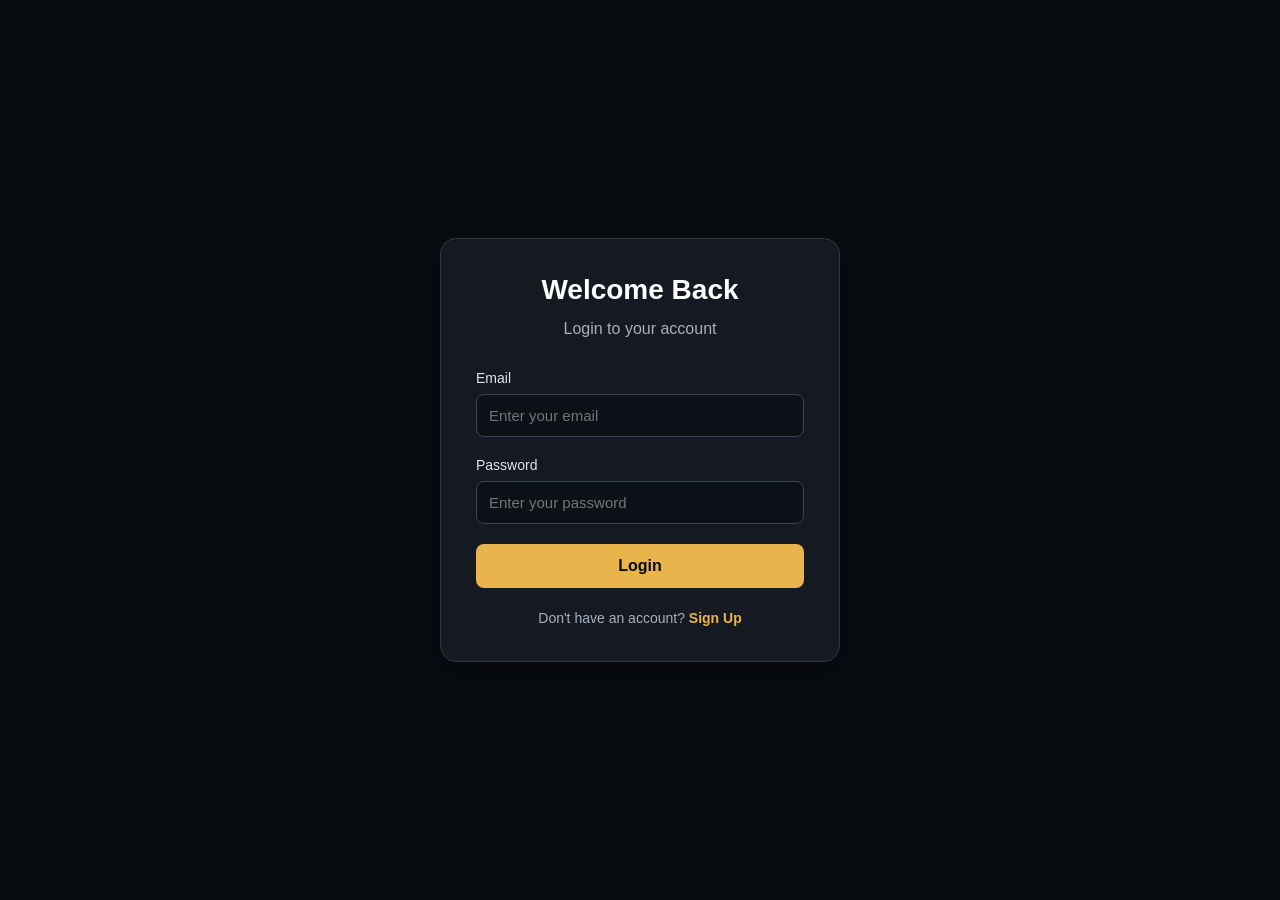
==== welcome.html @ cd2f863d "Add files via upload" ====
<!DOCTYPE html>
<html lang="en">
<head>
    <meta charset="UTF-8">
    <meta name="viewport" content="width=device-width, initial-scale=1.0">
    <title>Welcome</title>
    <link rel="stylesheet" href="style.css">

    <script src="https://code.jquery.com/jquery-3.7.1.min.js"></script>
    <script src="script.js" defer></script>
</head>
<body>
    <div class="container">
        <div class="form-box welcome-box">
            <h1>Welcome! 🎉</h1>

            <p id="welcomeMessage" class="subtitle">
                Loading your profile...
            </p>

            <button id="logoutButton" type="button">Logout</button>
        </div>
    </div>
</body>
</html>
---- style.css ----
* {
    margin: 0;
    padding: 0;
    box-sizing: border-box;
}

body {
    font-family: Arial, sans-serif;
    background: #080b10;
    color: white;
    min-height: 100vh;
}

.container {
    min-height: 100vh;
    display: flex;
    justify-content: center;
    align-items: center;
    padding: 20px;
}

.form-box {
    width: 100%;
    max-width: 400px;
    padding: 35px;
    background: #141922;
    border: 1px solid #303744;
    border-radius: 16px;
    box-shadow: 0 10px 35px rgba(0, 0, 0, 0.35);
}

h1 {
    text-align: center;
    margin-bottom: 10px;
    font-size: 28px;
}

.subtitle {
    text-align: center;
    color: #a8b0bf;
    margin-bottom: 28px;
    line-height: 1.6;
}

label {
    display: block;
    margin-bottom: 8px;
    font-size: 14px;
    color: #e0e5ed;
}

input {
    width: 100%;
    padding: 12px;
    margin-bottom: 20px;
    border: 1px solid #3a4352;
    border-radius: 8px;
    background: #0c1017;
    color: white;
    outline: none;
    font-size: 15px;
}

input:focus {
    border-color: #e9b44c;
}

button {
    width: 100%;
    padding: 13px;
    background: #e9b44c;
    color: #080b10;
    border: none;
    border-radius: 8px;
    font-size: 16px;
    font-weight: bold;
    cursor: pointer;
    transition: 0.3s;
}

button:hover {
    background: #ffd477;
    transform: translateY(-2px);
}

.switch {
    text-align: center;
    margin-top: 22px;
    font-size: 14px;
    color: #a8b0bf;
}

a {
    color: #e9b44c;
    text-decoration: none;
    font-weight: bold;
}

a:hover {
    text-decoration: underline;
}

.message {
    margin-top: 15px;
    text-align: center;
    font-size: 14px;
    overflow-wrap: anywhere;
}

.welcome-box h1 {
    color: #e9b44c;
    margin-bottom: 20px;
}

@media (max-width: 450px) {
    .form-box {
        padding: 25px 20px;
    }

    h1 {
        font-size: 24px;
    }
}
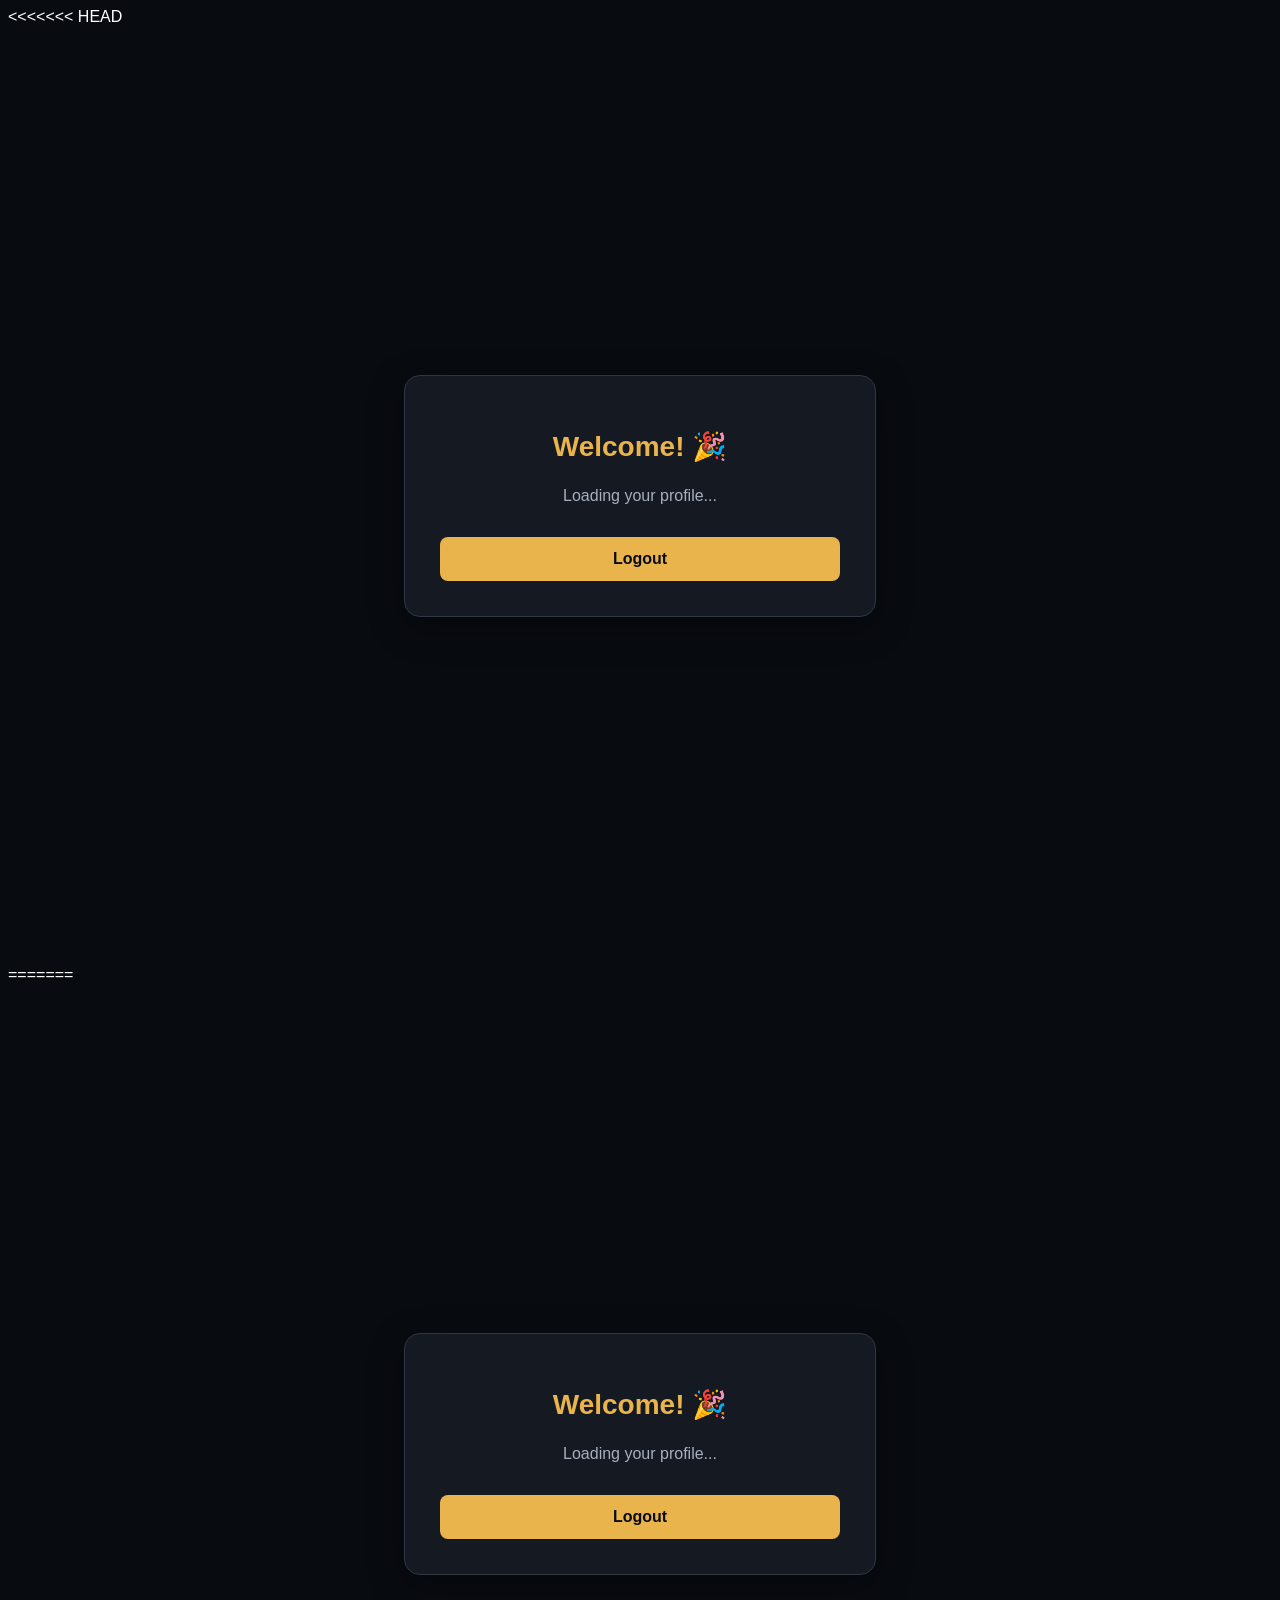
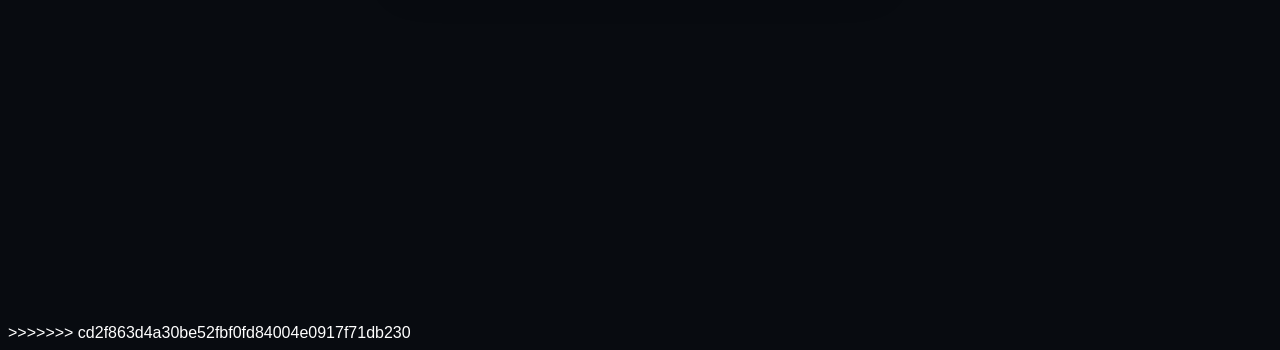
==== commit 1753b98a: "hello" ====
--- a/welcome.html
+++ b/welcome.html
@@ -1,26 +1,55 @@
-
-<!DOCTYPE html>
-<html lang="en">
-<head>
-    <meta charset="UTF-8">
-    <meta name="viewport" content="width=device-width, initial-scale=1.0">
-    <title>Welcome</title>
-    <link rel="stylesheet" href="style.css">
-
-    <script src="https://code.jquery.com/jquery-3.7.1.min.js"></script>
-    <script src="script.js" defer></script>
-</head>
-<body>
-    <div class="container">
-        <div class="form-box welcome-box">
-            <h1>Welcome! 🎉</h1>
-
-            <p id="welcomeMessage" class="subtitle">
-                Loading your profile...
-            </p>
-
-            <button id="logoutButton" type="button">Logout</button>
-        </div>
-    </div>
-</body>
-</html>
+<<<<<<< HEAD
+
+<!DOCTYPE html>
+<html lang="en">
+<head>
+    <meta charset="UTF-8">
+    <meta name="viewport" content="width=device-width, initial-scale=1.0">
+    <title>Welcome</title>
+    <link rel="stylesheet" href="style.css">
+
+    <script src="https://code.jquery.com/jquery-3.7.1.min.js"></script>
+    <script src="script.js" defer></script>
+</head>
+<body>
+    <div class="container">
+        <div class="form-box welcome-box">
+            <h1>Welcome! 🎉</h1>
+
+            <p id="welcomeMessage" class="subtitle">
+                Loading your profile...
+            </p>
+
+            <button id="logoutButton" type="button">Logout</button>
+        </div>
+    </div>
+</body>
+</html>
+=======
+
+<!DOCTYPE html>
+<html lang="en">
+<head>
+    <meta charset="UTF-8">
+    <meta name="viewport" content="width=device-width, initial-scale=1.0">
+    <title>Welcome</title>
+    <link rel="stylesheet" href="style.css">
+
+    <script src="https://code.jquery.com/jquery-3.7.1.min.js"></script>
+    <script src="script.js" defer></script>
+</head>
+<body>
+    <div class="container">
+        <div class="form-box welcome-box">
+            <h1>Welcome! 🎉</h1>
+
+            <p id="welcomeMessage" class="subtitle">
+                Loading your profile...
+            </p>
+
+            <button id="logoutButton" type="button">Logout</button>
+        </div>
+    </div>
+</body>
+</html>
+>>>>>>> cd2f863d4a30be52fbf0fd84004e0917f71db230
--- a/style.css
+++ b/style.css
@@ -1,124 +1,250 @@
-
-* {
-    margin: 0;
-    padding: 0;
-    box-sizing: border-box;
-}
-
-body {
-    font-family: Arial, sans-serif;
-    background: #080b10;
-    color: white;
-    min-height: 100vh;
-}
-
-.container {
-    min-height: 100vh;
-    display: flex;
-    justify-content: center;
-    align-items: center;
-    padding: 20px;
-}
-
-.form-box {
-    width: 100%;
-    max-width: 400px;
-    padding: 35px;
-    background: #141922;
-    border: 1px solid #303744;
-    border-radius: 16px;
-    box-shadow: 0 10px 35px rgba(0, 0, 0, 0.35);
-}
-
-h1 {
-    text-align: center;
-    margin-bottom: 10px;
-    font-size: 28px;
-}
-
-.subtitle {
-    text-align: center;
-    color: #a8b0bf;
-    margin-bottom: 28px;
-    line-height: 1.6;
-}
-
-label {
-    display: block;
-    margin-bottom: 8px;
-    font-size: 14px;
-    color: #e0e5ed;
-}
-
-input {
-    width: 100%;
-    padding: 12px;
-    margin-bottom: 20px;
-    border: 1px solid #3a4352;
-    border-radius: 8px;
-    background: #0c1017;
-    color: white;
-    outline: none;
-    font-size: 15px;
-}
-
-input:focus {
-    border-color: #e9b44c;
-}
-
-button {
-    width: 100%;
-    padding: 13px;
-    background: #e9b44c;
-    color: #080b10;
-    border: none;
-    border-radius: 8px;
-    font-size: 16px;
-    font-weight: bold;
-    cursor: pointer;
-    transition: 0.3s;
-}
-
-button:hover {
-    background: #ffd477;
-    transform: translateY(-2px);
-}
-
-.switch {
-    text-align: center;
-    margin-top: 22px;
-    font-size: 14px;
-    color: #a8b0bf;
-}
-
-a {
-    color: #e9b44c;
-    text-decoration: none;
-    font-weight: bold;
-}
-
-a:hover {
-    text-decoration: underline;
-}
-
-.message {
-    margin-top: 15px;
-    text-align: center;
-    font-size: 14px;
-    overflow-wrap: anywhere;
-}
-
-.welcome-box h1 {
-    color: #e9b44c;
-    margin-bottom: 20px;
-}
-
-@media (max-width: 450px) {
-    .form-box {
-        padding: 25px 20px;
-    }
-
-    h1 {
-        font-size: 24px;
-    }
+<<<<<<< HEAD
+
+* {
+    margin: 0;
+    padding: 0;
+    box-sizing: border-box;
+}
+
+body {
+    font-family: Arial, sans-serif;
+    background: #080b10;
+    color: white;
+    min-height: 100vh;
+}
+
+.container {
+    min-height: 100vh;
+    display: flex;
+    justify-content: center;
+    align-items: center;
+    padding: 20px;
+}
+
+.form-box {
+    width: 100%;
+    max-width: 400px;
+    padding: 35px;
+    background: #141922;
+    border: 1px solid #303744;
+    border-radius: 16px;
+    box-shadow: 0 10px 35px rgba(0, 0, 0, 0.35);
+}
+
+h1 {
+    text-align: center;
+    margin-bottom: 10px;
+    font-size: 28px;
+}
+
+.subtitle {
+    text-align: center;
+    color: #a8b0bf;
+    margin-bottom: 28px;
+    line-height: 1.6;
+}
+
+label {
+    display: block;
+    margin-bottom: 8px;
+    font-size: 14px;
+    color: #e0e5ed;
+}
+
+input {
+    width: 100%;
+    padding: 12px;
+    margin-bottom: 20px;
+    border: 1px solid #3a4352;
+    border-radius: 8px;
+    background: #0c1017;
+    color: white;
+    outline: none;
+    font-size: 15px;
+}
+
+input:focus {
+    border-color: #e9b44c;
+}
+
+button {
+    width: 100%;
+    padding: 13px;
+    background: #e9b44c;
+    color: #080b10;
+    border: none;
+    border-radius: 8px;
+    font-size: 16px;
+    font-weight: bold;
+    cursor: pointer;
+    transition: 0.3s;
+}
+
+button:hover {
+    background: #ffd477;
+    transform: translateY(-2px);
+}
+
+.switch {
+    text-align: center;
+    margin-top: 22px;
+    font-size: 14px;
+    color: #a8b0bf;
+}
+
+a {
+    color: #e9b44c;
+    text-decoration: none;
+    font-weight: bold;
+}
+
+a:hover {
+    text-decoration: underline;
+}
+
+.message {
+    margin-top: 15px;
+    text-align: center;
+    font-size: 14px;
+    overflow-wrap: anywhere;
+}
+
+.welcome-box h1 {
+    color: #e9b44c;
+    margin-bottom: 20px;
+}
+
+@media (max-width: 450px) {
+    .form-box {
+        padding: 25px 20px;
+    }
+
+    h1 {
+        font-size: 24px;
+    }
+=======
+
+* {
+    margin: 0;
+    padding: 0;
+    box-sizing: border-box;
+}
+
+body {
+    font-family: Arial, sans-serif;
+    background: #080b10;
+    color: white;
+    min-height: 100vh;
+}
+
+.container {
+    min-height: 100vh;
+    display: flex;
+    justify-content: center;
+    align-items: center;
+    padding: 20px;
+}
+
+.form-box {
+    width: 100%;
+    max-width: 400px;
+    padding: 35px;
+    background: #141922;
+    border: 1px solid #303744;
+    border-radius: 16px;
+    box-shadow: 0 10px 35px rgba(0, 0, 0, 0.35);
+}
+
+h1 {
+    text-align: center;
+    margin-bottom: 10px;
+    font-size: 28px;
+}
+
+.subtitle {
+    text-align: center;
+    color: #a8b0bf;
+    margin-bottom: 28px;
+    line-height: 1.6;
+}
+
+label {
+    display: block;
+    margin-bottom: 8px;
+    font-size: 14px;
+    color: #e0e5ed;
+}
+
+input {
+    width: 100%;
+    padding: 12px;
+    margin-bottom: 20px;
+    border: 1px solid #3a4352;
+    border-radius: 8px;
+    background: #0c1017;
+    color: white;
+    outline: none;
+    font-size: 15px;
+}
+
+input:focus {
+    border-color: #e9b44c;
+}
+
+button {
+    width: 100%;
+    padding: 13px;
+    background: #e9b44c;
+    color: #080b10;
+    border: none;
+    border-radius: 8px;
+    font-size: 16px;
+    font-weight: bold;
+    cursor: pointer;
+    transition: 0.3s;
+}
+
+button:hover {
+    background: #ffd477;
+    transform: translateY(-2px);
+}
+
+.switch {
+    text-align: center;
+    margin-top: 22px;
+    font-size: 14px;
+    color: #a8b0bf;
+}
+
+a {
+    color: #e9b44c;
+    text-decoration: none;
+    font-weight: bold;
+}
+
+a:hover {
+    text-decoration: underline;
+}
+
+.message {
+    margin-top: 15px;
+    text-align: center;
+    font-size: 14px;
+    overflow-wrap: anywhere;
+}
+
+.welcome-box h1 {
+    color: #e9b44c;
+    margin-bottom: 20px;
+}
+
+@media (max-width: 450px) {
+    .form-box {
+        padding: 25px 20px;
+    }
+
+    h1 {
+        font-size: 24px;
+    }
+>>>>>>> cd2f863d4a30be52fbf0fd84004e0917f71db230
 }
--- a/style.css
+++ b/style.css
@@ -1,124 +1,250 @@
-
-* {
-    margin: 0;
-    padding: 0;
-    box-sizing: border-box;
-}
-
-body {
-    font-family: Arial, sans-serif;
-    background: #080b10;
-    color: white;
-    min-height: 100vh;
-}
-
-.container {
-    min-height: 100vh;
-    display: flex;
-    justify-content: center;
-    align-items: center;
-    padding: 20px;
-}
-
-.form-box {
-    width: 100%;
-    max-width: 400px;
-    padding: 35px;
-    background: #141922;
-    border: 1px solid #303744;
-    border-radius: 16px;
-    box-shadow: 0 10px 35px rgba(0, 0, 0, 0.35);
-}
-
-h1 {
-    text-align: center;
-    margin-bottom: 10px;
-    font-size: 28px;
-}
-
-.subtitle {
-    text-align: center;
-    color: #a8b0bf;
-    margin-bottom: 28px;
-    line-height: 1.6;
-}
-
-label {
-    display: block;
-    margin-bottom: 8px;
-    font-size: 14px;
-    color: #e0e5ed;
-}
-
-input {
-    width: 100%;
-    padding: 12px;
-    margin-bottom: 20px;
-    border: 1px solid #3a4352;
-    border-radius: 8px;
-    background: #0c1017;
-    color: white;
-    outline: none;
-    font-size: 15px;
-}
-
-input:focus {
-    border-color: #e9b44c;
-}
-
-button {
-    width: 100%;
-    padding: 13px;
-    background: #e9b44c;
-    color: #080b10;
-    border: none;
-    border-radius: 8px;
-    font-size: 16px;
-    font-weight: bold;
-    cursor: pointer;
-    transition: 0.3s;
-}
-
-button:hover {
-    background: #ffd477;
-    transform: translateY(-2px);
-}
-
-.switch {
-    text-align: center;
-    margin-top: 22px;
-    font-size: 14px;
-    color: #a8b0bf;
-}
-
-a {
-    color: #e9b44c;
-    text-decoration: none;
-    font-weight: bold;
-}
-
-a:hover {
-    text-decoration: underline;
-}
-
-.message {
-    margin-top: 15px;
-    text-align: center;
-    font-size: 14px;
-    overflow-wrap: anywhere;
-}
-
-.welcome-box h1 {
-    color: #e9b44c;
-    margin-bottom: 20px;
-}
-
-@media (max-width: 450px) {
-    .form-box {
-        padding: 25px 20px;
-    }
-
-    h1 {
-        font-size: 24px;
-    }
+<<<<<<< HEAD
+
+* {
+    margin: 0;
+    padding: 0;
+    box-sizing: border-box;
+}
+
+body {
+    font-family: Arial, sans-serif;
+    background: #080b10;
+    color: white;
+    min-height: 100vh;
+}
+
+.container {
+    min-height: 100vh;
+    display: flex;
+    justify-content: center;
+    align-items: center;
+    padding: 20px;
+}
+
+.form-box {
+    width: 100%;
+    max-width: 400px;
+    padding: 35px;
+    background: #141922;
+    border: 1px solid #303744;
+    border-radius: 16px;
+    box-shadow: 0 10px 35px rgba(0, 0, 0, 0.35);
+}
+
+h1 {
+    text-align: center;
+    margin-bottom: 10px;
+    font-size: 28px;
+}
+
+.subtitle {
+    text-align: center;
+    color: #a8b0bf;
+    margin-bottom: 28px;
+    line-height: 1.6;
+}
+
+label {
+    display: block;
+    margin-bottom: 8px;
+    font-size: 14px;
+    color: #e0e5ed;
+}
+
+input {
+    width: 100%;
+    padding: 12px;
+    margin-bottom: 20px;
+    border: 1px solid #3a4352;
+    border-radius: 8px;
+    background: #0c1017;
+    color: white;
+    outline: none;
+    font-size: 15px;
+}
+
+input:focus {
+    border-color: #e9b44c;
+}
+
+button {
+    width: 100%;
+    padding: 13px;
+    background: #e9b44c;
+    color: #080b10;
+    border: none;
+    border-radius: 8px;
+    font-size: 16px;
+    font-weight: bold;
+    cursor: pointer;
+    transition: 0.3s;
+}
+
+button:hover {
+    background: #ffd477;
+    transform: translateY(-2px);
+}
+
+.switch {
+    text-align: center;
+    margin-top: 22px;
+    font-size: 14px;
+    color: #a8b0bf;
+}
+
+a {
+    color: #e9b44c;
+    text-decoration: none;
+    font-weight: bold;
+}
+
+a:hover {
+    text-decoration: underline;
+}
+
+.message {
+    margin-top: 15px;
+    text-align: center;
+    font-size: 14px;
+    overflow-wrap: anywhere;
+}
+
+.welcome-box h1 {
+    color: #e9b44c;
+    margin-bottom: 20px;
+}
+
+@media (max-width: 450px) {
+    .form-box {
+        padding: 25px 20px;
+    }
+
+    h1 {
+        font-size: 24px;
+    }
+=======
+
+* {
+    margin: 0;
+    padding: 0;
+    box-sizing: border-box;
+}
+
+body {
+    font-family: Arial, sans-serif;
+    background: #080b10;
+    color: white;
+    min-height: 100vh;
+}
+
+.container {
+    min-height: 100vh;
+    display: flex;
+    justify-content: center;
+    align-items: center;
+    padding: 20px;
+}
+
+.form-box {
+    width: 100%;
+    max-width: 400px;
+    padding: 35px;
+    background: #141922;
+    border: 1px solid #303744;
+    border-radius: 16px;
+    box-shadow: 0 10px 35px rgba(0, 0, 0, 0.35);
+}
+
+h1 {
+    text-align: center;
+    margin-bottom: 10px;
+    font-size: 28px;
+}
+
+.subtitle {
+    text-align: center;
+    color: #a8b0bf;
+    margin-bottom: 28px;
+    line-height: 1.6;
+}
+
+label {
+    display: block;
+    margin-bottom: 8px;
+    font-size: 14px;
+    color: #e0e5ed;
+}
+
+input {
+    width: 100%;
+    padding: 12px;
+    margin-bottom: 20px;
+    border: 1px solid #3a4352;
+    border-radius: 8px;
+    background: #0c1017;
+    color: white;
+    outline: none;
+    font-size: 15px;
+}
+
+input:focus {
+    border-color: #e9b44c;
+}
+
+button {
+    width: 100%;
+    padding: 13px;
+    background: #e9b44c;
+    color: #080b10;
+    border: none;
+    border-radius: 8px;
+    font-size: 16px;
+    font-weight: bold;
+    cursor: pointer;
+    transition: 0.3s;
+}
+
+button:hover {
+    background: #ffd477;
+    transform: translateY(-2px);
+}
+
+.switch {
+    text-align: center;
+    margin-top: 22px;
+    font-size: 14px;
+    color: #a8b0bf;
+}
+
+a {
+    color: #e9b44c;
+    text-decoration: none;
+    font-weight: bold;
+}
+
+a:hover {
+    text-decoration: underline;
+}
+
+.message {
+    margin-top: 15px;
+    text-align: center;
+    font-size: 14px;
+    overflow-wrap: anywhere;
+}
+
+.welcome-box h1 {
+    color: #e9b44c;
+    margin-bottom: 20px;
+}
+
+@media (max-width: 450px) {
+    .form-box {
+        padding: 25px 20px;
+    }
+
+    h1 {
+        font-size: 24px;
+    }
+>>>>>>> cd2f863d4a30be52fbf0fd84004e0917f71db230
 }
